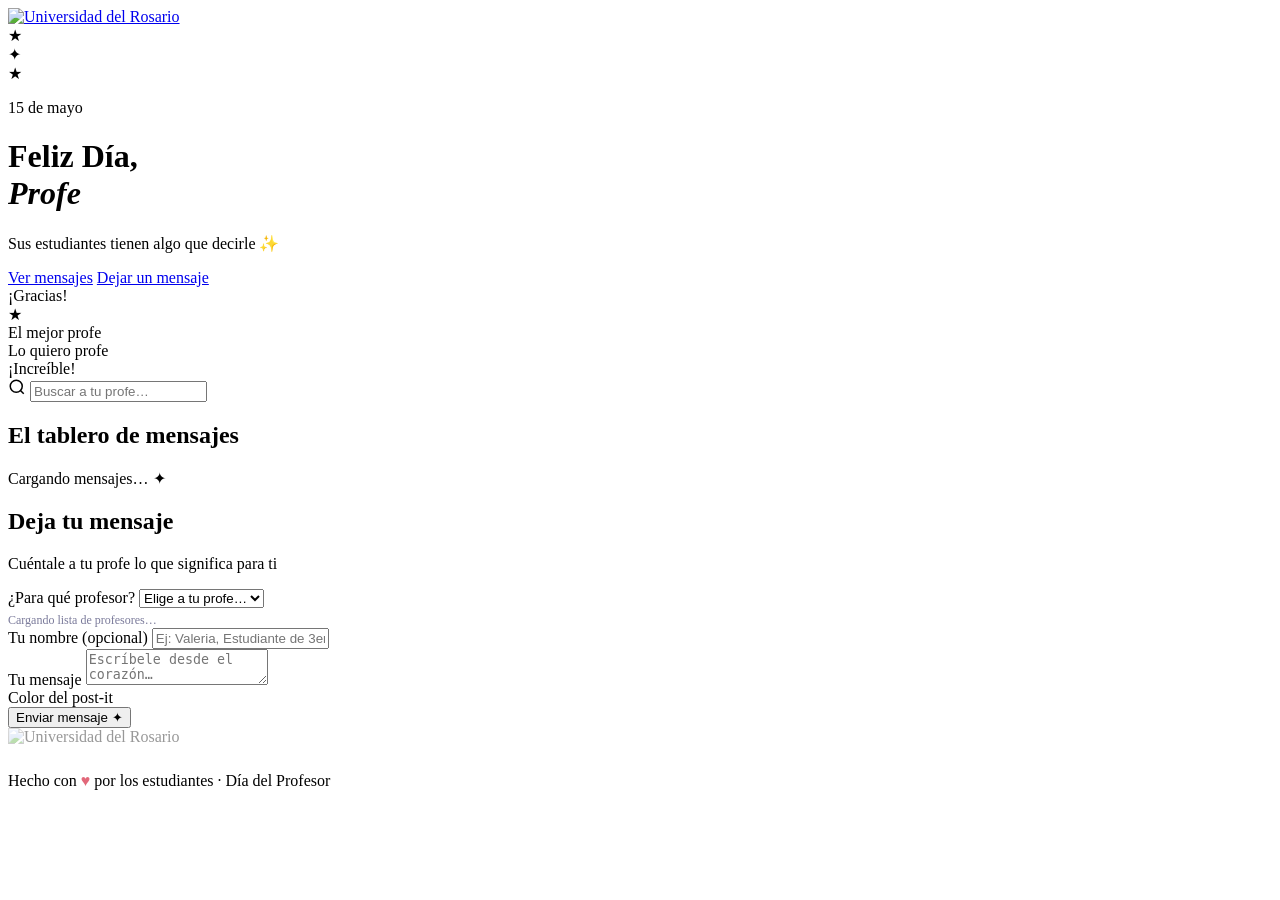
==== index.html @ 65b621ba "Rename Index to index.html" ====
<!DOCTYPE html>
<html lang="es">
<head>
  <meta charset="UTF-8">
  <meta name="viewport" content="width=device-width, initial-scale=1.0">
  <title>Día del Profesor — Universidad del Rosario</title>
  <link rel="preconnect" href="https://fonts.googleapis.com">
  <link href="https://fonts.googleapis.com/css2?family=Caveat:wght@400;600;700&family=DM+Sans:wght@300;400;500&family=Playfair+Display:wght@700&display=swap" rel="stylesheet">
  <link rel="stylesheet" href="style.css">
</head>
<body>

  <!-- HERO -->
  <header class="hero">
    <div class="hero-bg"></div>

    <a href="#" class="logo-wrap">
      <img src="https://github.com/CEAPUrosario/boletin_ceap/blob/main/img/UROSARIO_Logo_Horizontal_blanco%20sobre%20transp.png?raw=true"
           alt="Universidad del Rosario" class="logo-img">
    </a>

    <div class="deco-star s1">★</div>
    <div class="deco-star s2">✦</div>
    <div class="deco-star s3">★</div>

    <div class="hero-inner">
      <p class="hero-eyebrow">15 de mayo</p>
      <h1 class="hero-title">Feliz Día,<br><em>Profe</em></h1>
      <p class="hero-sub">Sus estudiantes tienen algo que decirle ✨</p>
      <div class="hero-actions">
        <a href="#mensajes" class="btn btn-primary">Ver mensajes</a>
        <a href="#escribir" class="btn btn-outline">Dejar un mensaje</a>
      </div>
    </div>

    <div class="float-postit fp1">¡Gracias!</div>
    <div class="float-postit fp2">★</div>
    <div class="float-postit fp3">El mejor profe</div>
    <div class="float-postit fp4">Lo quiero profe</div>
    <div class="float-postit fp5">¡Increíble!</div>
  </header>

  <!-- SEARCH -->
  <section class="search-section">
    <div class="container">
      <div class="search-wrap">
        <svg width="18" height="18" viewBox="0 0 24 24" fill="none" stroke="currentColor" stroke-width="2"><circle cx="11" cy="11" r="8"/><path d="m21 21-4.35-4.35"/></svg>
        <input type="text" id="search" placeholder="Buscar a tu profe…" oninput="filterMessages()">
      </div>
    </div>
  </section>

  <!-- MESSAGES BOARD -->
  <section class="board-section" id="mensajes">
    <div class="container">
      <h2 class="section-title">El tablero <span class="tag-chip">de mensajes</span></h2>
      <div class="board" id="board">
        <div class="loading-board">Cargando mensajes… ✦</div>
      </div>
      <p class="empty-state" id="empty-state" style="display:none">No hay mensajes para ese nombre todavía.</p>
    </div>
  </section>

  <!-- WRITE FORM -->
  <section class="form-section" id="escribir">
    <div class="container">
      <div class="form-card">
        <div class="form-card-deco"></div>
        <h2 class="form-title">Deja tu mensaje</h2>
        <p class="form-subtitle">Cuéntale a tu profe lo que significa para ti</p>
        <div class="form-body">
          <div class="field">
            <label>¿Para qué profesor?</label>
            <select id="f-profe">
              <option value="">Elige a tu profe…</option>
            </select>
            <small id="select-loading" style="font-size:12px;color:#7a7a9a;margin-top:5px;display:block">Cargando lista de profesores…</small>
          </div>
          <div class="field">
            <label>Tu nombre (opcional)</label>
            <input type="text" id="f-nombre" placeholder="Ej: Valeria, Estudiante de 3er año…">
          </div>
          <div class="field">
            <label>Tu mensaje</label>
            <textarea id="f-mensaje" placeholder="Escríbele desde el corazón…"></textarea>
          </div>
          <div class="field color-pick">
            <label>Color del post-it</label>
            <div class="color-swatches" id="swatches"></div>
          </div>
          <button class="btn btn-send" onclick="sendMessage()">Enviar mensaje ✦</button>
        </div>
      </div>
    </div>
  </section>

  <footer class="site-footer">
    <img src="https://github.com/CEAPUrosario/boletin_ceap/blob/main/img/UROSARIO_Logo_Horizontal_blanco%20sobre%20transp.png?raw=true"
         alt="Universidad del Rosario" style="height:28px;opacity:0.4;margin-bottom:10px;display:block;margin-left:auto;margin-right:auto;">
    <p>Hecho con <span style="color:#e2687a">♥</span> por los estudiantes · Día del Profesor</p>
  </footer>

  <div class="toast" id="toast"></div>

  <!-- Firebase -->
  <script type="module" src="app.js"></script>
</body>
</html>
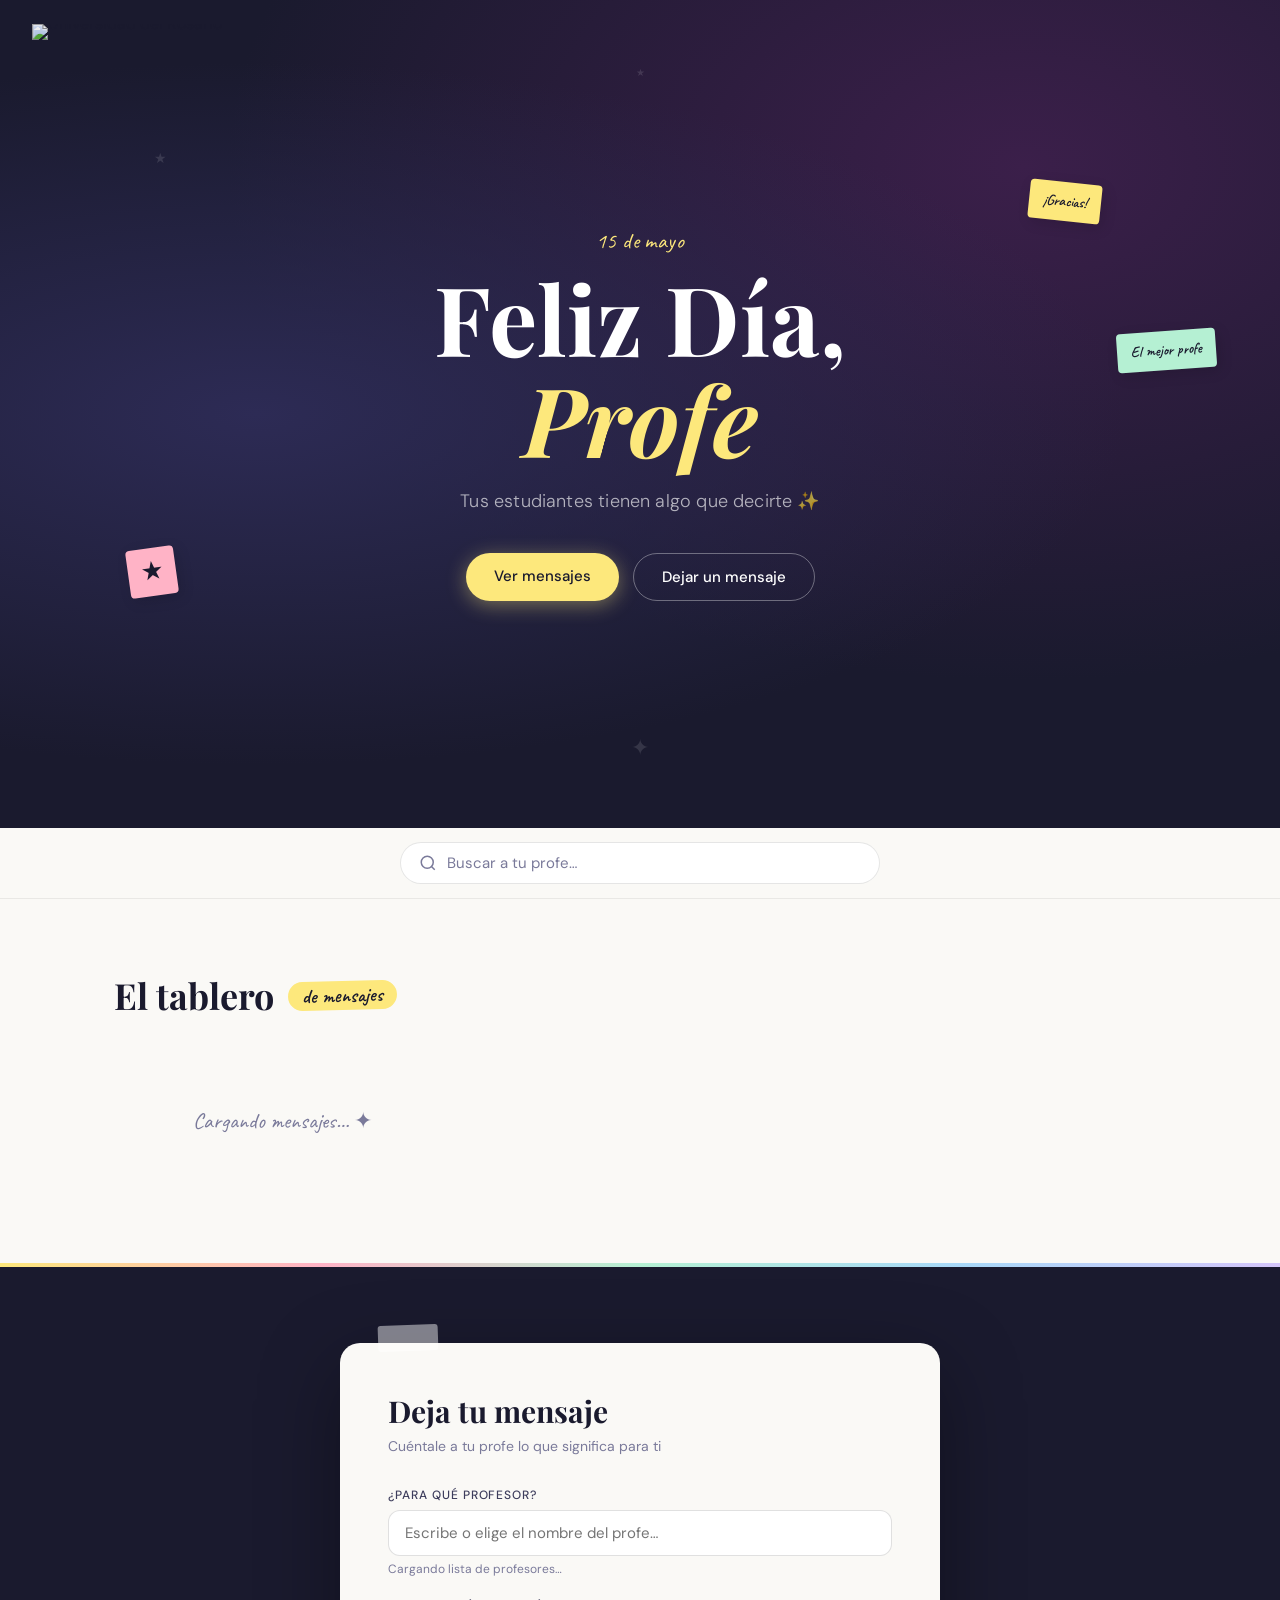
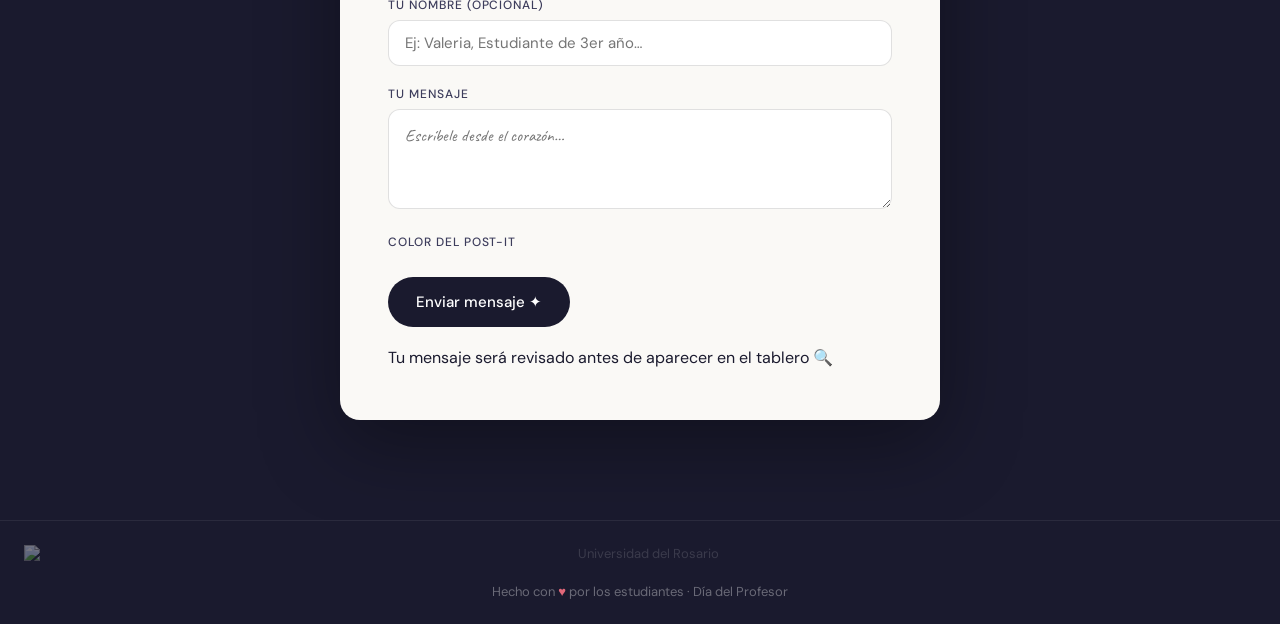
==== commit 80a48d46: "Update index.html" ====
--- a/index.html
+++ b/index.html
@@ -26,7 +26,7 @@
     <div class="hero-inner">
       <p class="hero-eyebrow">15 de mayo</p>
       <h1 class="hero-title">Feliz Día,<br><em>Profe</em></h1>
-      <p class="hero-sub">Sus estudiantes tienen algo que decirle ✨</p>
+      <p class="hero-sub">Tus estudiantes tienen algo que decirte ✨</p>
       <div class="hero-actions">
         <a href="#mensajes" class="btn btn-primary">Ver mensajes</a>
         <a href="#escribir" class="btn btn-outline">Dejar un mensaje</a>
@@ -36,8 +36,6 @@
     <div class="float-postit fp1">¡Gracias!</div>
     <div class="float-postit fp2">★</div>
     <div class="float-postit fp3">El mejor profe</div>
-    <div class="float-postit fp4">Lo quiero profe</div>
-    <div class="float-postit fp5">¡Increíble!</div>
   </header>
 
   <!-- SEARCH -->
@@ -69,26 +67,35 @@
         <h2 class="form-title">Deja tu mensaje</h2>
         <p class="form-subtitle">Cuéntale a tu profe lo que significa para ti</p>
         <div class="form-body">
+
           <div class="field">
             <label>¿Para qué profesor?</label>
-            <select id="f-profe">
-              <option value="">Elige a tu profe…</option>
-            </select>
+            <!-- datalist: permite escribir O elegir de la lista -->
+            <input type="text" id="f-profe" list="profesores-list"
+                   placeholder="Escribe o elige el nombre del profe…"
+                   autocomplete="off">
+            <datalist id="profesores-list"></datalist>
             <small id="select-loading" style="font-size:12px;color:#7a7a9a;margin-top:5px;display:block">Cargando lista de profesores…</small>
           </div>
+
           <div class="field">
             <label>Tu nombre (opcional)</label>
             <input type="text" id="f-nombre" placeholder="Ej: Valeria, Estudiante de 3er año…">
           </div>
+
           <div class="field">
             <label>Tu mensaje</label>
             <textarea id="f-mensaje" placeholder="Escríbele desde el corazón…"></textarea>
           </div>
+
           <div class="field color-pick">
             <label>Color del post-it</label>
             <div class="color-swatches" id="swatches"></div>
           </div>
+
           <button class="btn btn-send" onclick="sendMessage()">Enviar mensaje ✦</button>
+
+          <p class="form-note">Tu mensaje será revisado antes de aparecer en el tablero 🔍</p>
         </div>
       </div>
     </div>
@@ -101,8 +108,6 @@
   </footer>
 
   <div class="toast" id="toast"></div>
-
-  <!-- Firebase -->
   <script type="module" src="app.js"></script>
 </body>
 </html>
--- a/style.css
+++ b/style.css
@@ -0,0 +1,559 @@
+/* ─── RESET & BASE ─── */
+*, *::before, *::after { box-sizing: border-box; margin: 0; padding: 0; }
+
+:root {
+  --yellow:  #fde87c;
+  --pink:    #ffb3c6;
+  --mint:    #b5f0d3;
+  --blue:    #a8d8f8;
+  --lavender:#d4c5f9;
+  --peach:   #ffc9a8;
+
+  --ink:     #1a1a2e;
+  --ink-mid: #3d3d5c;
+  --ink-soft:#7a7a9a;
+  --paper:   #faf9f6;
+  --white:   #ffffff;
+
+  --radius-sm: 4px;
+  --radius-md: 12px;
+  --radius-lg: 20px;
+  --radius-xl: 32px;
+
+  --shadow-postit: 3px 4px 14px rgba(0,0,0,0.13);
+  --shadow-card:   0 2px 24px rgba(0,0,0,0.08);
+}
+
+html { scroll-behavior: smooth; }
+
+body {
+  font-family: 'DM Sans', sans-serif;
+  background: var(--paper);
+  color: var(--ink);
+  overflow-x: hidden;
+}
+
+a { text-decoration: none; color: inherit; }
+
+/* ─── CONTAINER ─── */
+.container {
+  max-width: 1100px;
+  margin: 0 auto;
+  padding: 0 24px;
+}
+
+/* ─── LOGO ─── */
+.logo-wrap {
+  position: absolute;
+  top: 24px; left: 32px;
+  z-index: 10;
+  display: block;
+  line-height: 0;
+}
+.logo-img {
+  height: 150px;
+  width: auto;
+  object-fit: contain;
+  opacity: 0.92;
+  transition: opacity 0.2s;
+}
+.logo-img:hover { opacity: 1; }
+
+/* ─── HERO ─── */
+.hero {
+  position: relative;
+  min-height: 92vh;
+  display: flex;
+  align-items: center;
+  justify-content: center;
+  background: var(--ink);
+  overflow: hidden;
+}
+
+.hero-bg {
+  position: absolute; inset: 0;
+  background: radial-gradient(ellipse at 20% 50%, #2d2b55 0%, transparent 60%),
+              radial-gradient(ellipse at 80% 20%, #3b1f4a 0%, transparent 55%),
+              var(--ink);
+}
+
+/* decorative stars */
+.deco-star {
+  position: absolute;
+  font-size: 18px;
+  color: rgba(255,255,255,0.12);
+  animation: twinkle 3s ease-in-out infinite;
+}
+.s1 { top: 18%; left: 12%; animation-delay: 0s; font-size: 14px; }
+.s2 { bottom: 8%; left: 50%; transform: translateX(-50%); animation-delay: 1.2s; font-size: 22px; }
+.s3 { top: 8%; right: 50%; transform: translateX(50%); animation-delay: 0.6s; font-size: 10px; }
+
+@keyframes twinkle {
+  0%,100% { opacity: 0.15; transform: scale(1); }
+  50%      { opacity: 0.5; transform: scale(1.3); }
+}
+
+.deco-line {
+  position: absolute;
+  border-top: 1px solid rgba(255,255,255,0.06);
+}
+.l1 { width: 300px; top: 40%; left: -60px; transform: rotate(-20deg); }
+.l2 { width: 200px; bottom: 25%; right: -30px; transform: rotate(15deg); }
+
+.hero-inner {
+  position: relative; z-index: 2;
+  text-align: center;
+  padding: 2rem;
+}
+
+.hero-eyebrow {
+  font-family: 'Caveat', cursive;
+  font-size: 22px;
+  color: var(--yellow);
+  margin-bottom: 12px;
+  letter-spacing: 0.02em;
+}
+
+.hero-title {
+  font-family: 'Playfair Display', serif;
+  font-size: clamp(56px, 9vw, 96px);
+  color: var(--white);
+  line-height: 1.05;
+  margin-bottom: 20px;
+}
+.hero-title em {
+  font-style: italic;
+  color: var(--yellow);
+}
+
+.hero-sub {
+  font-size: 18px;
+  color: rgba(255,255,255,0.65);
+  font-weight: 300;
+  margin-bottom: 40px;
+  letter-spacing: 0.01em;
+}
+
+.hero-actions {
+  display: flex; gap: 14px; justify-content: center; flex-wrap: wrap;
+}
+
+/* ─── BUTTONS ─── */
+.btn {
+  display: inline-block;
+  padding: 13px 28px;
+  border-radius: var(--radius-xl);
+  font-size: 15px;
+  font-weight: 500;
+  transition: transform 0.15s, box-shadow 0.15s;
+  cursor: pointer;
+  border: none;
+  font-family: 'DM Sans', sans-serif;
+}
+.btn:hover { transform: translateY(-2px); }
+.btn:active { transform: scale(0.97); }
+
+.btn-primary {
+  background: var(--yellow);
+  color: var(--ink);
+  box-shadow: 0 4px 20px rgba(253,232,124,0.4);
+}
+.btn-primary:hover { box-shadow: 0 6px 28px rgba(253,232,124,0.55); }
+
+.btn-outline {
+  background: transparent;
+  color: var(--white);
+  border: 1.5px solid rgba(255,255,255,0.35);
+}
+.btn-outline:hover { background: rgba(255,255,255,0.08); }
+
+/* ─── FLOATING POST-ITS (hero decoration) ─── */
+.float-postit {
+  position: absolute;
+  font-family: 'Caveat', cursive;
+  font-size: 15px;
+  font-weight: 600;
+  padding: 10px 14px;
+  border-radius: var(--radius-sm);
+  box-shadow: var(--shadow-postit);
+  animation: floatY 5s ease-in-out infinite;
+  z-index: 2;
+}
+.fp1 {
+  background: var(--yellow); color: var(--ink);
+  top: 22%; right: 14%; transform: rotate(6deg);
+  animation-delay: 0s;
+}
+.fp2 {
+  background: var(--pink); color: var(--ink);
+  bottom: 28%; left: 10%; font-size: 22px;
+  transform: rotate(-8deg);
+  animation-delay: 1.5s;
+}
+.fp3 {
+  background: var(--mint); color: var(--ink);
+  top: 40%; right: 5%; transform: rotate(-4deg);
+  animation-delay: 3s;
+}
+.fp4 {
+  background: var(--blue); color: var(--ink);
+  bottom: 40%; left: 6%; transform: rotate(5deg);
+  animation-delay: 0.8s;
+  --r: 5deg;
+}
+.fp5 {
+  background: var(--lavender); color: var(--ink);
+  top: 40%; left: 14%; transform: rotate(-6deg);
+  animation-delay: 2.2s;
+  --r: -6deg;
+}
+@keyframes floatY {
+  0%,100% { transform: translateY(0) rotate(var(--r,4deg)); }
+  50%      { transform: translateY(-10px) rotate(var(--r,4deg)); }
+}
+.fp1 { --r: 6deg; }
+.fp2 { --r: -8deg; }
+.fp3 { --r: -4deg; }
+
+/* ─── SEARCH SECTION ─── */
+.search-section {
+  position: sticky; top: 0; z-index: 50;
+  background: rgba(250,249,246,0.92);
+  backdrop-filter: blur(10px);
+  border-bottom: 1px solid rgba(0,0,0,0.07);
+  padding: 14px 0;
+}
+
+.search-wrap {
+  display: flex; align-items: center; gap: 10px;
+  max-width: 480px; margin: 0 auto;
+  background: var(--white);
+  border: 1.5px solid rgba(0,0,0,0.1);
+  border-radius: var(--radius-xl);
+  padding: 10px 18px;
+  color: var(--ink-soft);
+  transition: border-color 0.2s;
+}
+.search-wrap:focus-within {
+  border-color: #7a6bf0;
+  color: var(--ink);
+}
+.search-wrap input {
+  flex: 1; border: none; outline: none;
+  font-size: 15px; font-family: 'DM Sans', sans-serif;
+  background: transparent; color: var(--ink);
+}
+.search-wrap input::placeholder { color: var(--ink-soft); }
+
+/* ─── BOARD SECTION ─── */
+.board-section {
+  padding: 72px 0 80px;
+}
+
+.section-title {
+  font-family: 'Playfair Display', serif;
+  font-size: 36px;
+  color: var(--ink);
+  margin-bottom: 40px;
+  display: flex; align-items: center; gap: 14px; flex-wrap: wrap;
+}
+.tag-chip {
+  font-family: 'Caveat', cursive;
+  font-size: 20px;
+  font-weight: 600;
+  background: var(--yellow);
+  color: var(--ink);
+  padding: 2px 14px;
+  border-radius: var(--radius-xl);
+  transform: rotate(-1.5deg);
+  display: inline-block;
+}
+
+/* ─── BOARD (masonry-ish grid) ─── */
+.board {
+  columns: 3 280px;
+  column-gap: 22px;
+}
+
+/* ─── POST-IT CARD ─── */
+.postit {
+  break-inside: avoid;
+  display: block;
+  margin-bottom: 22px;
+  padding: 20px 20px 24px;
+  border-radius: var(--radius-sm);
+  box-shadow: var(--shadow-postit);
+  position: relative;
+  cursor: default;
+  transition: transform 0.2s, box-shadow 0.2s;
+  animation: popIn 0.35s cubic-bezier(0.34,1.56,0.64,1) both;
+}
+.postit:hover {
+  transform: scale(1.03) rotate(0deg) !important;
+  box-shadow: 5px 8px 24px rgba(0,0,0,0.18);
+  z-index: 10;
+}
+@keyframes popIn {
+  from { opacity: 0; transform: scale(0.85) translateY(10px); }
+  to   { opacity: 1; }
+}
+
+/* tape effect at top */
+.postit::before {
+  content: '';
+  position: absolute;
+  top: -10px; left: 50%; transform: translateX(-50%);
+  width: 44px; height: 20px;
+  background: rgba(255,255,255,0.55);
+  border-radius: 2px;
+}
+
+.postit-teacher {
+  font-family: 'DM Sans', sans-serif;
+  font-size: 12px;
+  font-weight: 500;
+  text-transform: uppercase;
+  letter-spacing: 0.08em;
+  color: var(--ink-mid);
+  margin-bottom: 8px;
+  opacity: 0.75;
+}
+.postit-subject {
+  font-family: 'DM Sans', sans-serif;
+  font-size: 11px;
+  color: var(--ink-soft);
+  margin-bottom: 12px;
+}
+.postit-msg {
+  font-family: 'Caveat', cursive;
+  font-size: 19px;
+  font-weight: 600;
+  line-height: 1.45;
+  color: var(--ink);
+  margin-bottom: 16px;
+}
+.postit-from {
+  font-family: 'Caveat', cursive;
+  font-size: 15px;
+  color: var(--ink-mid);
+  opacity: 0.75;
+}
+.postit-from::before { content: '— '; }
+
+/* fold corner */
+.postit::after {
+  content: '';
+  position: absolute;
+  bottom: 0; right: 0;
+  width: 22px; height: 22px;
+  background: rgba(0,0,0,0.08);
+  clip-path: polygon(100% 0, 100% 100%, 0 100%);
+  border-radius: 0 0 var(--radius-sm) 0;
+}
+
+/* ─── EMPTY STATE ─── */
+.empty-state {
+  text-align: center;
+  padding: 3rem;
+  font-family: 'Caveat', cursive;
+  font-size: 22px;
+  color: var(--ink-soft);
+}
+
+/* ─── FORM SECTION ─── */
+.form-section {
+  background: var(--ink);
+  padding: 80px 0 100px;
+  position: relative;
+  overflow: hidden;
+}
+.form-section::before {
+  content: '';
+  position: absolute; top: 0; left: 0; right: 0;
+  height: 4px;
+  background: linear-gradient(90deg, var(--yellow), var(--pink), var(--mint), var(--blue), var(--lavender));
+}
+
+.form-card {
+  max-width: 600px;
+  margin: 0 auto;
+  background: var(--paper);
+  border-radius: var(--radius-lg);
+  padding: 48px 48px 52px;
+  position: relative;
+  box-shadow: 0 24px 80px rgba(0,0,0,0.35);
+}
+.form-card-deco {
+  position: absolute;
+  top: -18px; left: 38px;
+  width: 60px; height: 26px;
+  background: rgba(255,255,255,0.45);
+  border-radius: 3px;
+  transform: rotate(-2deg);
+}
+
+.form-title {
+  font-family: 'Playfair Display', serif;
+  font-size: 30px;
+  color: var(--ink);
+  margin-bottom: 6px;
+}
+.form-subtitle {
+  font-size: 14px;
+  color: var(--ink-soft);
+  margin-bottom: 32px;
+}
+
+.form-body { display: flex; flex-direction: column; gap: 20px; }
+
+.field label {
+  display: block;
+  font-size: 12px;
+  font-weight: 500;
+  text-transform: uppercase;
+  letter-spacing: 0.08em;
+  color: var(--ink-mid);
+  margin-bottom: 7px;
+}
+.field input,
+.field select,
+.field textarea {
+  width: 100%;
+  padding: 12px 16px;
+  border: 1.5px solid rgba(0,0,0,0.12);
+  border-radius: var(--radius-md);
+  font-size: 15px;
+  font-family: 'DM Sans', sans-serif;
+  background: var(--white);
+  color: var(--ink);
+  outline: none;
+  transition: border-color 0.2s;
+  -webkit-appearance: none;
+}
+.field input:focus,
+.field select:focus,
+.field textarea:focus {
+  border-color: #7a6bf0;
+}
+.field textarea {
+  resize: vertical;
+  min-height: 100px;
+  font-family: 'Caveat', cursive;
+  font-size: 17px;
+  line-height: 1.6;
+}
+
+/* color swatches */
+.color-swatches {
+  display: flex; gap: 10px; flex-wrap: wrap;
+}
+.swatch {
+  width: 32px; height: 32px;
+  border-radius: var(--radius-sm);
+  cursor: pointer;
+  border: 3px solid transparent;
+  transition: transform 0.15s, border-color 0.15s;
+  box-shadow: 2px 2px 6px rgba(0,0,0,0.12);
+}
+.swatch:hover { transform: scale(1.15); }
+.swatch.active { border-color: var(--ink); transform: scale(1.12); }
+
+.btn-send {
+  background: var(--ink);
+  color: var(--white);
+  padding: 15px 28px;
+  border-radius: var(--radius-xl);
+  font-size: 15px;
+  font-weight: 500;
+  cursor: pointer;
+  border: none;
+  font-family: 'DM Sans', sans-serif;
+  transition: transform 0.15s, background 0.2s;
+  align-self: flex-start;
+}
+.btn-send:hover { background: #2d2b55; transform: translateY(-2px); }
+.btn-send:active { transform: scale(0.97); }
+
+/* ─── FOOTER ─── */
+.site-footer {
+  background: var(--ink);
+  border-top: 1px solid rgba(255,255,255,0.07);
+  text-align: center;
+  padding: 24px;
+  font-size: 13px;
+  color: rgba(255,255,255,0.35);
+}
+
+/* ─── TOAST ─── */
+.toast {
+  position: fixed; bottom: 28px; left: 50%;
+  transform: translateX(-50%) translateY(10px);
+  background: var(--ink);
+  color: var(--white);
+  padding: 12px 24px;
+  border-radius: var(--radius-xl);
+  font-size: 14px;
+  opacity: 0;
+  pointer-events: none;
+  transition: opacity 0.3s, transform 0.3s;
+  white-space: nowrap;
+  z-index: 999;
+  box-shadow: 0 4px 20px rgba(0,0,0,0.3);
+}
+.toast.show {
+  opacity: 1;
+  transform: translateX(-50%) translateY(0);
+}
+
+/* ─── RESPONSIVE ─── */
+@media (max-width: 640px) {
+  .hero-title { font-size: 48px; }
+  .board { columns: 1; }
+  .form-card { padding: 32px 24px 36px; }
+  .float-postit { display: none; }
+}
+
+/* ─── HEART BUTTON ─── */
+.postit-footer {
+  display: flex;
+  align-items: center;
+  justify-content: space-between;
+  margin-top: 10px;
+  padding-top: 8px;
+  border-top: 1px solid rgba(0,0,0,0.08);
+}
+.heart-btn {
+  display: flex;
+  align-items: center;
+  gap: 5px;
+  background: none;
+  border: none;
+  cursor: pointer;
+  font-family: 'DM Sans', sans-serif;
+  font-size: 13px;
+  color: var(--ink-mid);
+  padding: 3px 6px;
+  border-radius: 20px;
+  transition: background 0.15s, transform 0.15s;
+}
+.heart-btn:hover { background: rgba(0,0,0,0.07); }
+.heart-btn:active { transform: scale(0.92); }
+.heart-btn.liked { color: #e2687a; }
+.heart-icon {
+  font-size: 16px;
+  line-height: 1;
+  transition: transform 0.2s cubic-bezier(0.34,1.56,0.64,1);
+  display: inline-block;
+}
+.heart-btn.liked .heart-icon { transform: scale(1.25); }
+.heart-count { font-weight: 500; min-width: 12px; }
+
+/* ─── LOADING BOARD ─── */
+.loading-board {
+  font-family: 'Caveat', cursive;
+  font-size: 22px;
+  color: var(--ink-soft);
+  text-align: center;
+  padding: 3rem;
+  grid-column: 1 / -1;
+}
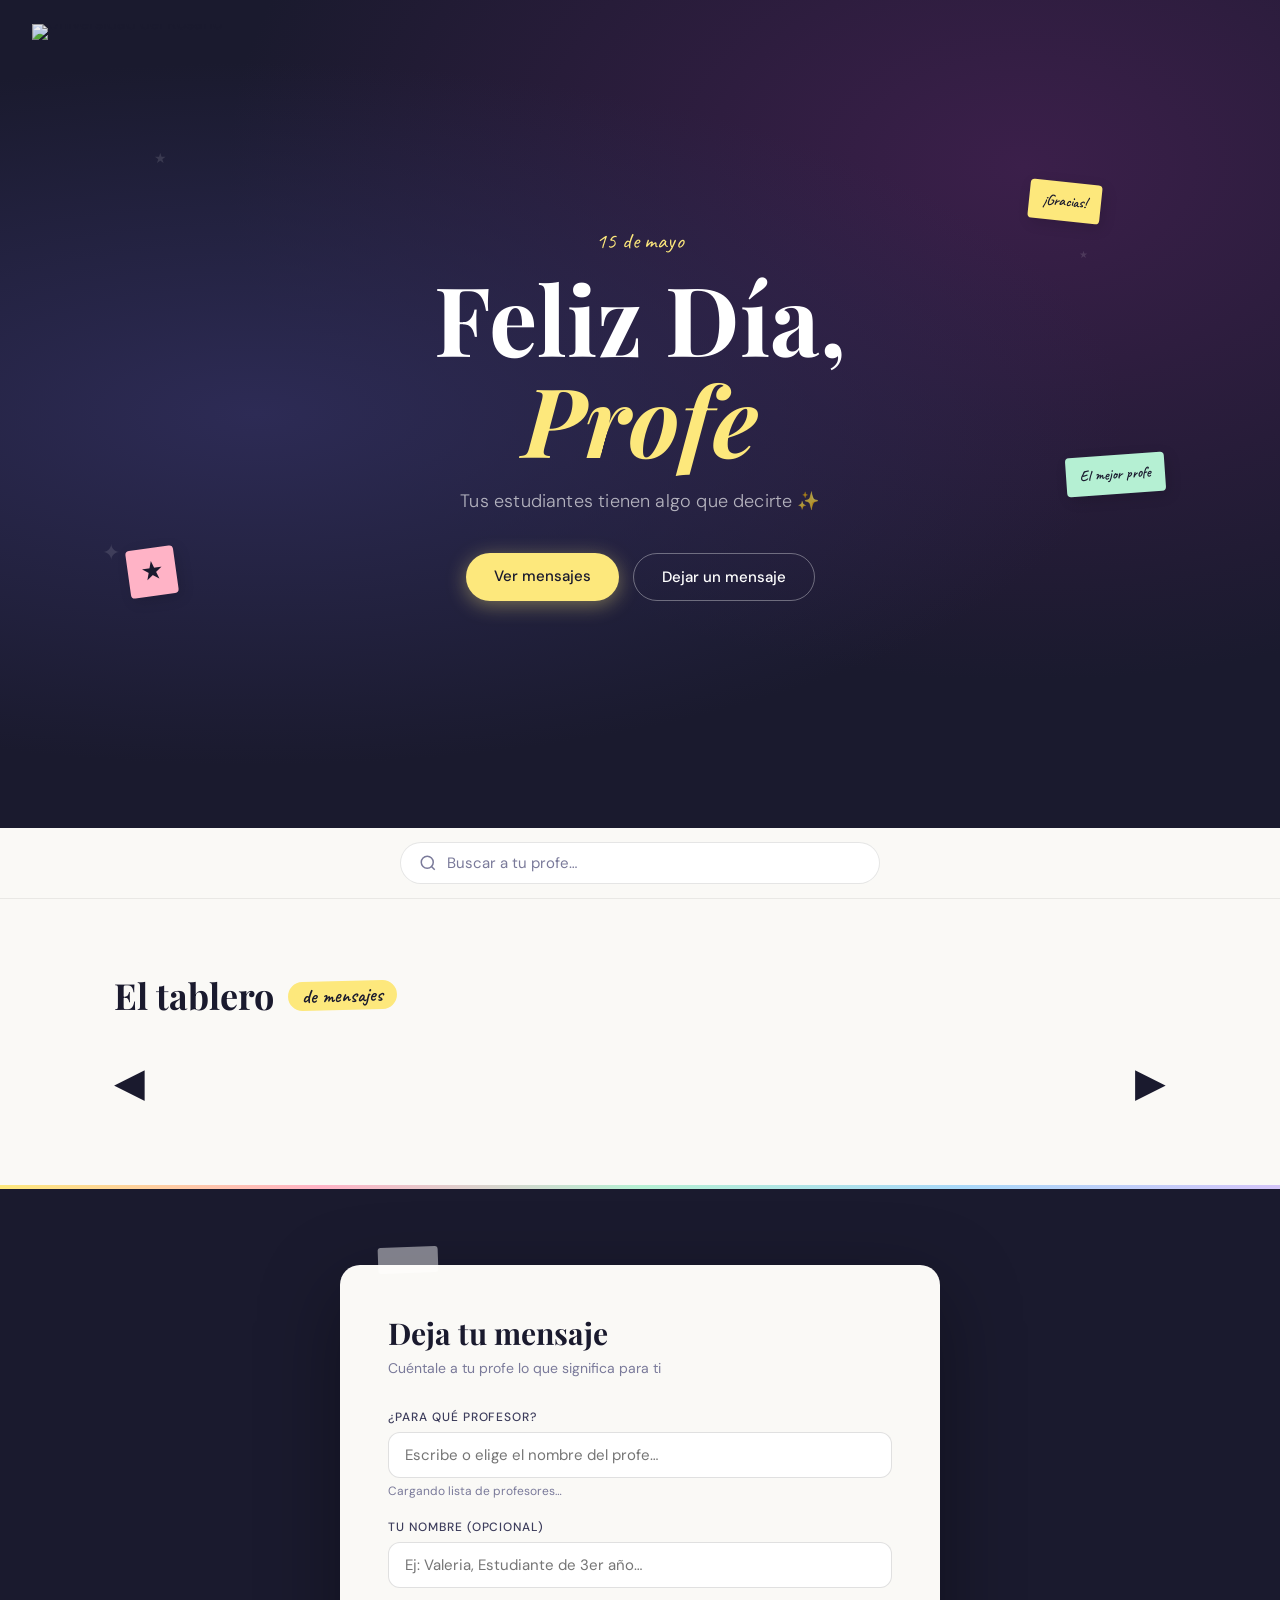
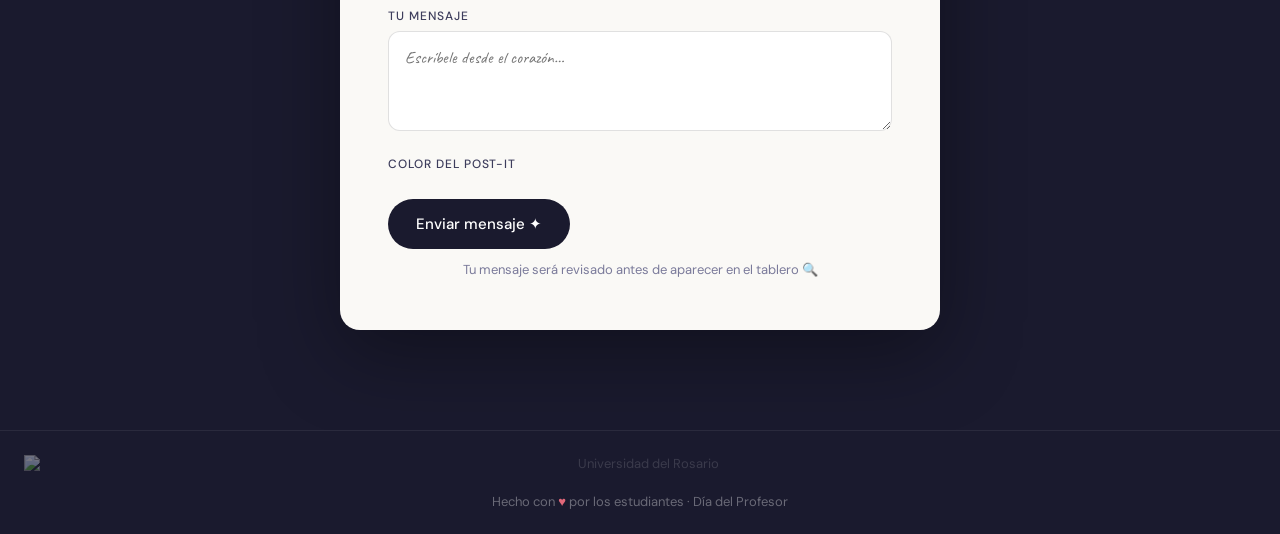
==== commit 9c553d6c: "Update index.html" ====
--- a/index.html
+++ b/index.html
@@ -49,15 +49,25 @@
   </section>
 
   <!-- MESSAGES BOARD -->
-  <section class="board-section" id="mensajes">
-    <div class="container">
-      <h2 class="section-title">El tablero <span class="tag-chip">de mensajes</span></h2>
-      <div class="board" id="board">
-        <div class="loading-board">Cargando mensajes… ✦</div>
+<section class="board-section" id="mensajes">
+  <div class="container">
+    <h2 class="section-title">El tablero <span class="tag-chip">de mensajes</span></h2>
+    
+    <div class="slider-controls" style="display:flex; align-items:center; gap:20px;">
+      <!-- Triángulo Izquierda -->
+      <button class="nav-btn" onclick="changePage(-1)" style="background:none; border:none; font-size:40px; cursor:pointer; color:#1a1a2e;">◀</button>
+      
+      <div class="board" id="board" style="flex:1;">
+        <!-- Los 12 mensajes cargan aquí -->
       </div>
-      <p class="empty-state" id="empty-state" style="display:none">No hay mensajes para ese nombre todavía.</p>
+      
+      <!-- Triángulo Derecha -->
+      <button class="nav-btn" onclick="changePage(1)" style="background:none; border:none; font-size:40px; cursor:pointer; color:#1a1a2e;">▶</button>
     </div>
-  </section>
+
+    <p class="empty-state" id="empty-state" style="display:none">No hay mensajes para ese nombre todavía.</p>
+  </div>
+</section>
 
   <!-- WRITE FORM -->
   <section class="form-section" id="escribir">
--- a/style.css
+++ b/style.css
@@ -51,7 +51,7 @@
   line-height: 0;
 }
 .logo-img {
-  height: 150px;
+  height: 44px;
   width: auto;
   object-fit: contain;
   opacity: 0.92;
@@ -85,8 +85,8 @@
   animation: twinkle 3s ease-in-out infinite;
 }
 .s1 { top: 18%; left: 12%; animation-delay: 0s; font-size: 14px; }
-.s2 { bottom: 8%; left: 50%; transform: translateX(-50%); animation-delay: 1.2s; font-size: 22px; }
-.s3 { top: 8%; right: 50%; transform: translateX(50%); animation-delay: 0.6s; font-size: 10px; }
+.s2 { top: 65%; left: 8%; animation-delay: 1.2s; font-size: 22px; }
+.s3 { top: 30%; right: 15%; animation-delay: 0.6s; font-size: 10px; }
 
 @keyframes twinkle {
   0%,100% { opacity: 0.15; transform: scale(1); }
@@ -192,20 +192,8 @@
 }
 .fp3 {
   background: var(--mint); color: var(--ink);
-  top: 40%; right: 5%; transform: rotate(-4deg);
+  top: 55%; right: 9%; transform: rotate(-4deg);
   animation-delay: 3s;
-}
-.fp4 {
-  background: var(--blue); color: var(--ink);
-  bottom: 40%; left: 6%; transform: rotate(5deg);
-  animation-delay: 0.8s;
-  --r: 5deg;
-}
-.fp5 {
-  background: var(--lavender); color: var(--ink);
-  top: 40%; left: 14%; transform: rotate(-6deg);
-  animation-delay: 2.2s;
-  --r: -6deg;
 }
 @keyframes floatY {
   0%,100% { transform: translateY(0) rotate(var(--r,4deg)); }
@@ -557,3 +545,114 @@
   padding: 3rem;
   grid-column: 1 / -1;
 }
+
+/* ─── FORM NOTE ─── */
+.form-note {
+  font-size: 13px;
+  color: var(--ink-soft);
+  text-align: center;
+  margin-top: -8px;
+}
+
+/* ─── ADMIN PAGE ─── */
+.admin-body { background: #0f0f1a; min-height: 100vh; font-family: 'DM Sans', sans-serif; color: #fff; }
+.admin-login {
+  min-height: 100vh; display: flex; align-items: center; justify-content: center;
+}
+.admin-login-card {
+  background: #1a1a2e; border: 1px solid rgba(255,255,255,0.1);
+  border-radius: 16px; padding: 40px; width: 100%; max-width: 380px; text-align: center;
+}
+.admin-login-card h2 { font-family: 'Playfair Display', serif; font-size: 26px; margin-bottom: 6px; }
+.admin-login-card p  { font-size: 13px; color: rgba(255,255,255,0.45); margin-bottom: 24px; }
+.admin-login-card input {
+  width: 100%; padding: 12px 16px; border-radius: 10px;
+  border: 1px solid rgba(255,255,255,0.15); background: rgba(255,255,255,0.07);
+  color: #fff; font-size: 15px; font-family: 'DM Sans', sans-serif;
+  outline: none; margin-bottom: 14px; text-align: center; letter-spacing: 0.1em;
+}
+.admin-login-card button {
+  width: 100%; padding: 12px; background: #fde87c; color: #1a1a2e;
+  border: none; border-radius: 10px; font-size: 15px; font-weight: 600;
+  cursor: pointer; font-family: 'DM Sans', sans-serif;
+}
+.admin-header {
+  background: #1a1a2e; padding: 18px 32px;
+  display: flex; align-items: center; justify-content: space-between;
+  border-bottom: 1px solid rgba(255,255,255,0.08);
+}
+.admin-header h1 { font-family: 'Playfair Display', serif; font-size: 20px; }
+.admin-header span { font-size: 13px; color: rgba(255,255,255,0.4); }
+.admin-content { max-width: 900px; margin: 0 auto; padding: 32px 24px; }
+.admin-tabs { display: flex; gap: 10px; margin-bottom: 28px; }
+.admin-tab {
+  padding: 8px 20px; border-radius: 20px; font-size: 13px; font-weight: 500;
+  cursor: pointer; border: 1px solid rgba(255,255,255,0.15);
+  background: transparent; color: rgba(255,255,255,0.6); font-family: 'DM Sans', sans-serif;
+  transition: all 0.2s;
+}
+.admin-tab.active { background: #fde87c; color: #1a1a2e; border-color: #fde87c; }
+.pending-card {
+  background: #1a1a2e; border: 1px solid rgba(255,255,255,0.1);
+  border-radius: 14px; padding: 20px 24px; margin-bottom: 14px;
+  display: flex; gap: 20px; align-items: flex-start;
+}
+.pending-card-body { flex: 1; }
+.pending-profe { font-size: 12px; text-transform: uppercase; letter-spacing: 0.08em; color: #fde87c; margin-bottom: 4px; font-weight: 500; }
+.pending-texto { font-family: 'Caveat', cursive; font-size: 18px; line-height: 1.5; margin-bottom: 6px; }
+.pending-desde { font-size: 12px; color: rgba(255,255,255,0.4); }
+.pending-actions { display: flex; flex-direction: column; gap: 8px; flex-shrink: 0; }
+.btn-approve {
+  padding: 8px 18px; background: #b5f0d3; color: #0f3d2a;
+  border: none; border-radius: 8px; font-size: 13px; font-weight: 600;
+  cursor: pointer; font-family: 'DM Sans', sans-serif; white-space: nowrap;
+}
+.btn-reject {
+  padding: 8px 18px; background: rgba(255,255,255,0.07); color: rgba(255,255,255,0.5);
+  border: 1px solid rgba(255,255,255,0.12); border-radius: 8px; font-size: 13px;
+  cursor: pointer; font-family: 'DM Sans', sans-serif; white-space: nowrap;
+}
+.btn-approve:hover { background: #8fe8be; }
+.btn-reject:hover  { background: rgba(255,80,80,0.15); color: #ff8080; border-color: #ff8080; }
+.admin-empty { text-align: center; padding: 3rem; color: rgba(255,255,255,0.3); font-size: 15px; }
+.color-dot {
+  width: 14px; height: 14px; border-radius: 3px; display: inline-block;
+  margin-right: 6px; vertical-align: middle; flex-shrink: 0; margin-top: 3px;
+}
+
+/* ─── PANTALLA (modo proyección) ─── */
+.pantalla-body {
+  background: #0f0f1a; min-height: 100vh;
+  font-family: 'DM Sans', sans-serif;
+}
+.pantalla-header {
+  text-align: center; padding: 28px 24px 0;
+  position: relative;
+}
+.pantalla-logo { height: 36px; opacity: 0.7; margin-bottom: 12px; }
+.pantalla-title {
+  font-family: 'Playfair Display', serif;
+  font-size: clamp(28px, 4vw, 48px);
+  color: #fff; margin-bottom: 4px;
+}
+.pantalla-title em { color: #fde87c; font-style: italic; }
+.pantalla-sub { font-size: 14px; color: rgba(255,255,255,0.4); margin-bottom: 24px; }
+.pantalla-board {
+  columns: 4 220px; column-gap: 18px;
+  padding: 24px 32px 40px;
+  max-width: 1400px; margin: 0 auto;
+}
+.pantalla-board .postit { margin-bottom: 18px; }
+.pantalla-empty {
+  text-align: center; padding: 4rem;
+  font-family: 'Caveat', cursive; font-size: 24px;
+  color: rgba(255,255,255,0.3);
+}
+.pantalla-badge {
+  position: fixed; bottom: 20px; right: 24px;
+  background: rgba(255,255,255,0.08); backdrop-filter: blur(8px);
+  border: 1px solid rgba(255,255,255,0.12);
+  border-radius: 20px; padding: 6px 14px;
+  font-size: 12px; color: rgba(255,255,255,0.4);
+}
+.pantalla-badge span { color: #fde87c; font-weight: 600; }
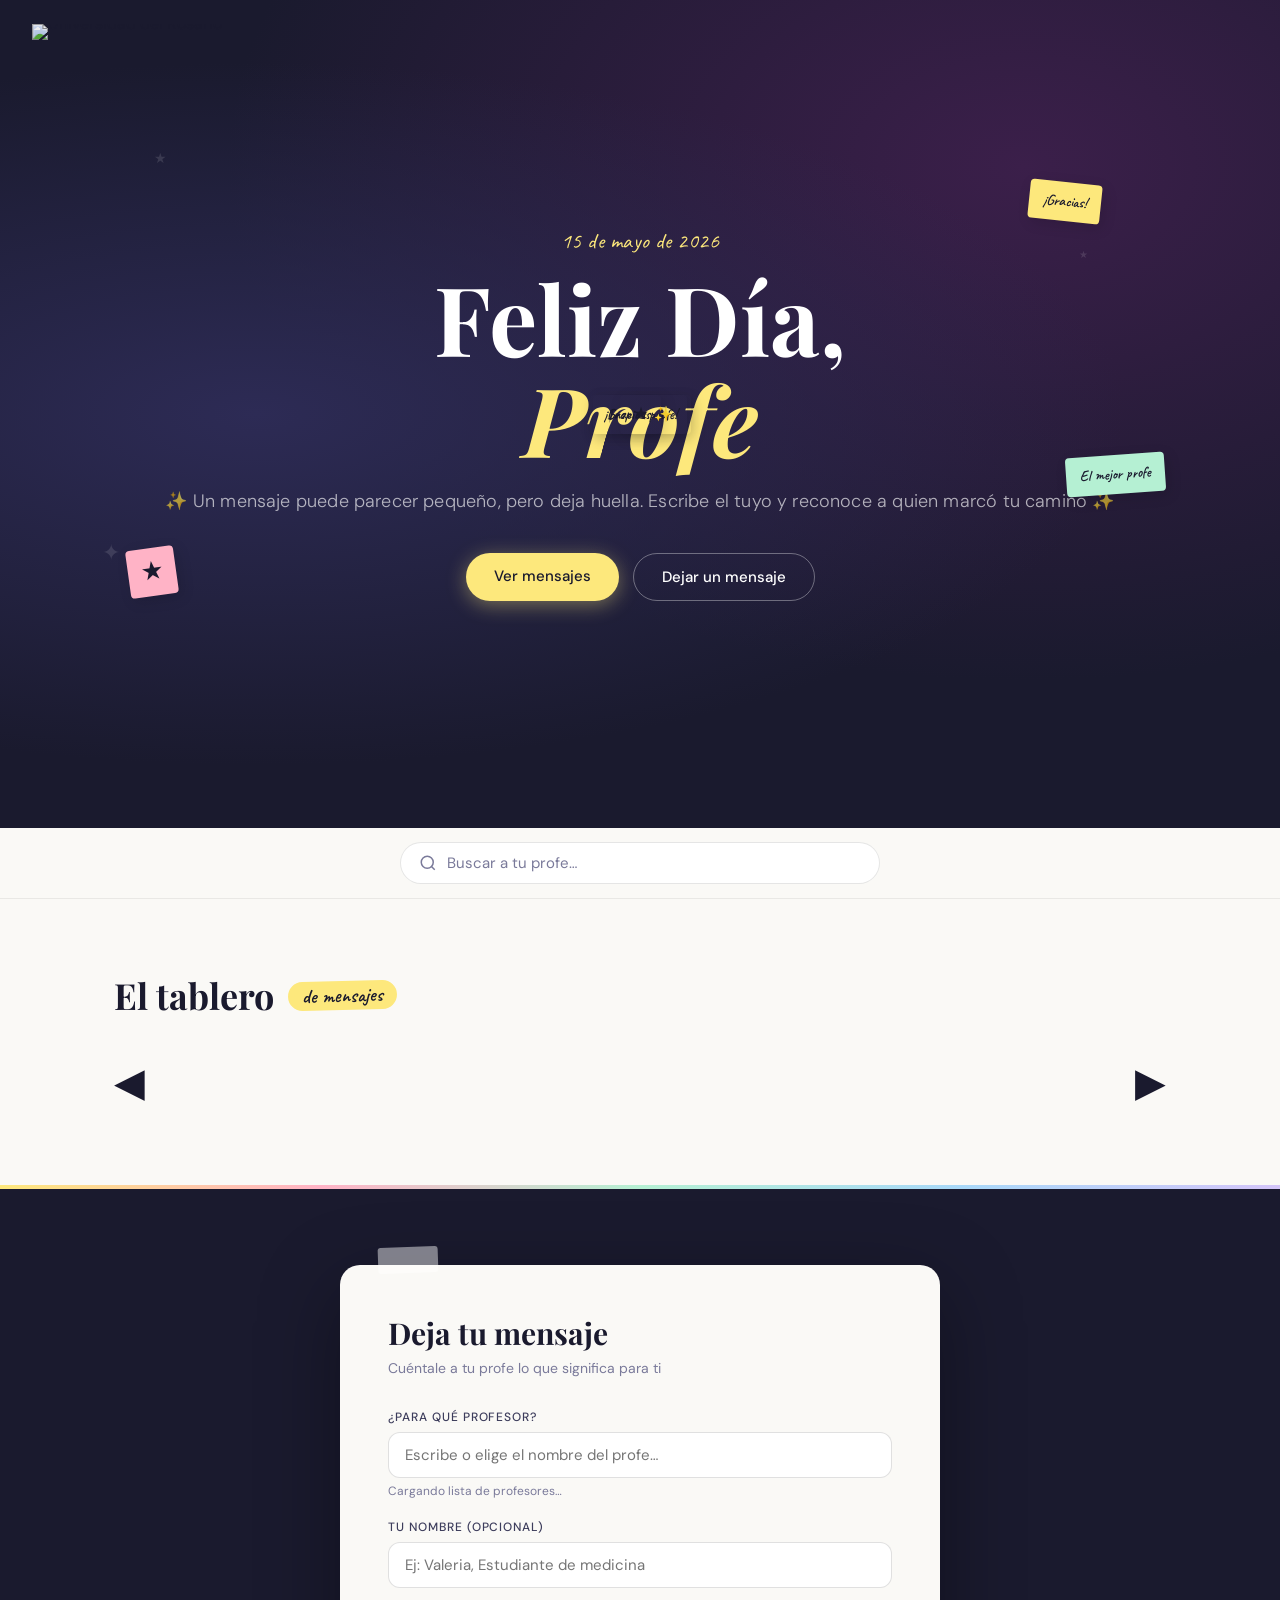
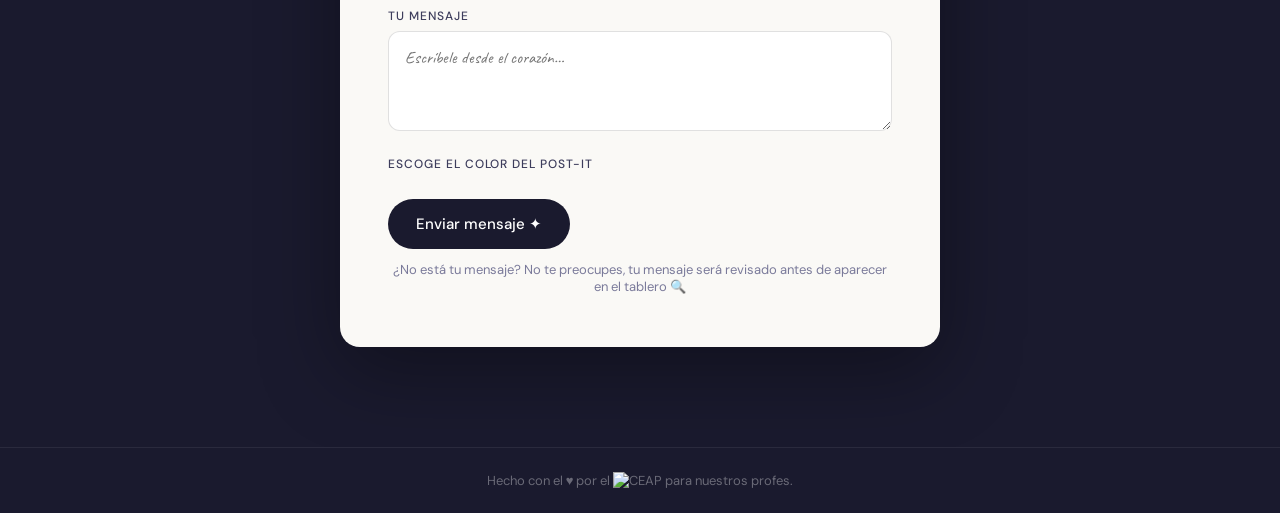
==== commit e521e4f0: "Update index.html" ====
--- a/index.html
+++ b/index.html
@@ -24,9 +24,9 @@
     <div class="deco-star s3">★</div>
 
     <div class="hero-inner">
-      <p class="hero-eyebrow">15 de mayo</p>
+      <p class="hero-eyebrow">15 de mayo de 2026</p>
       <h1 class="hero-title">Feliz Día,<br><em>Profe</em></h1>
-      <p class="hero-sub">Tus estudiantes tienen algo que decirte ✨</p>
+      <p class="hero-sub">✨ Un mensaje puede parecer pequeño, pero deja huella. Escribe el tuyo y reconoce a quien marcó tu camino ✨</p>
       <div class="hero-actions">
         <a href="#mensajes" class="btn btn-primary">Ver mensajes</a>
         <a href="#escribir" class="btn btn-outline">Dejar un mensaje</a>
@@ -36,6 +36,9 @@
     <div class="float-postit fp1">¡Gracias!</div>
     <div class="float-postit fp2">★</div>
     <div class="float-postit fp3">El mejor profe</div>
+    <div class="float-postit fp4">¡Gracias profe!</div>
+<div class="float-postit fp5">Inspiras ✨</div>
+    <div class="float-postit fp6">★</div>
   </header>
 
   <!-- SEARCH -->
@@ -90,7 +93,7 @@
 
           <div class="field">
             <label>Tu nombre (opcional)</label>
-            <input type="text" id="f-nombre" placeholder="Ej: Valeria, Estudiante de 3er año…">
+            <input type="text" id="f-nombre" placeholder="Ej: Valeria, Estudiante de medicina">
           </div>
 
           <div class="field">
@@ -99,23 +102,27 @@
           </div>
 
           <div class="field color-pick">
-            <label>Color del post-it</label>
+            <label>Escoge el color del post-it</label>
             <div class="color-swatches" id="swatches"></div>
           </div>
 
           <button class="btn btn-send" onclick="sendMessage()">Enviar mensaje ✦</button>
 
-          <p class="form-note">Tu mensaje será revisado antes de aparecer en el tablero 🔍</p>
+          <p class="form-note">¿No está tu mensaje? No te preocupes, tu mensaje será revisado antes de aparecer en el tablero 🔍</p>
         </div>
       </div>
     </div>
   </section>
 
-  <footer class="site-footer">
-    <img src="https://github.com/CEAPUrosario/boletin_ceap/blob/main/img/UROSARIO_Logo_Horizontal_blanco%20sobre%20transp.png?raw=true"
-         alt="Universidad del Rosario" style="height:28px;opacity:0.4;margin-bottom:10px;display:block;margin-left:auto;margin-right:auto;">
-    <p>Hecho con <span style="color:#e2687a">♥</span> por los estudiantes · Día del Profesor</p>
-  </footer>
+<footer class="site-footer">
+  <p class="footer-line">
+    Hecho con el <span class="heart">♥</span> por el
+    <img src="https://github.com/CEAPUrosario/boletin_ceap/blob/main/img/Logo%20v3.png?raw=true"
+         alt="CEAP"
+         class="footer-logo-inline">
+    para nuestros profes.
+  </p>
+</footer>
 
   <div class="toast" id="toast"></div>
   <script type="module" src="app.js"></script>
